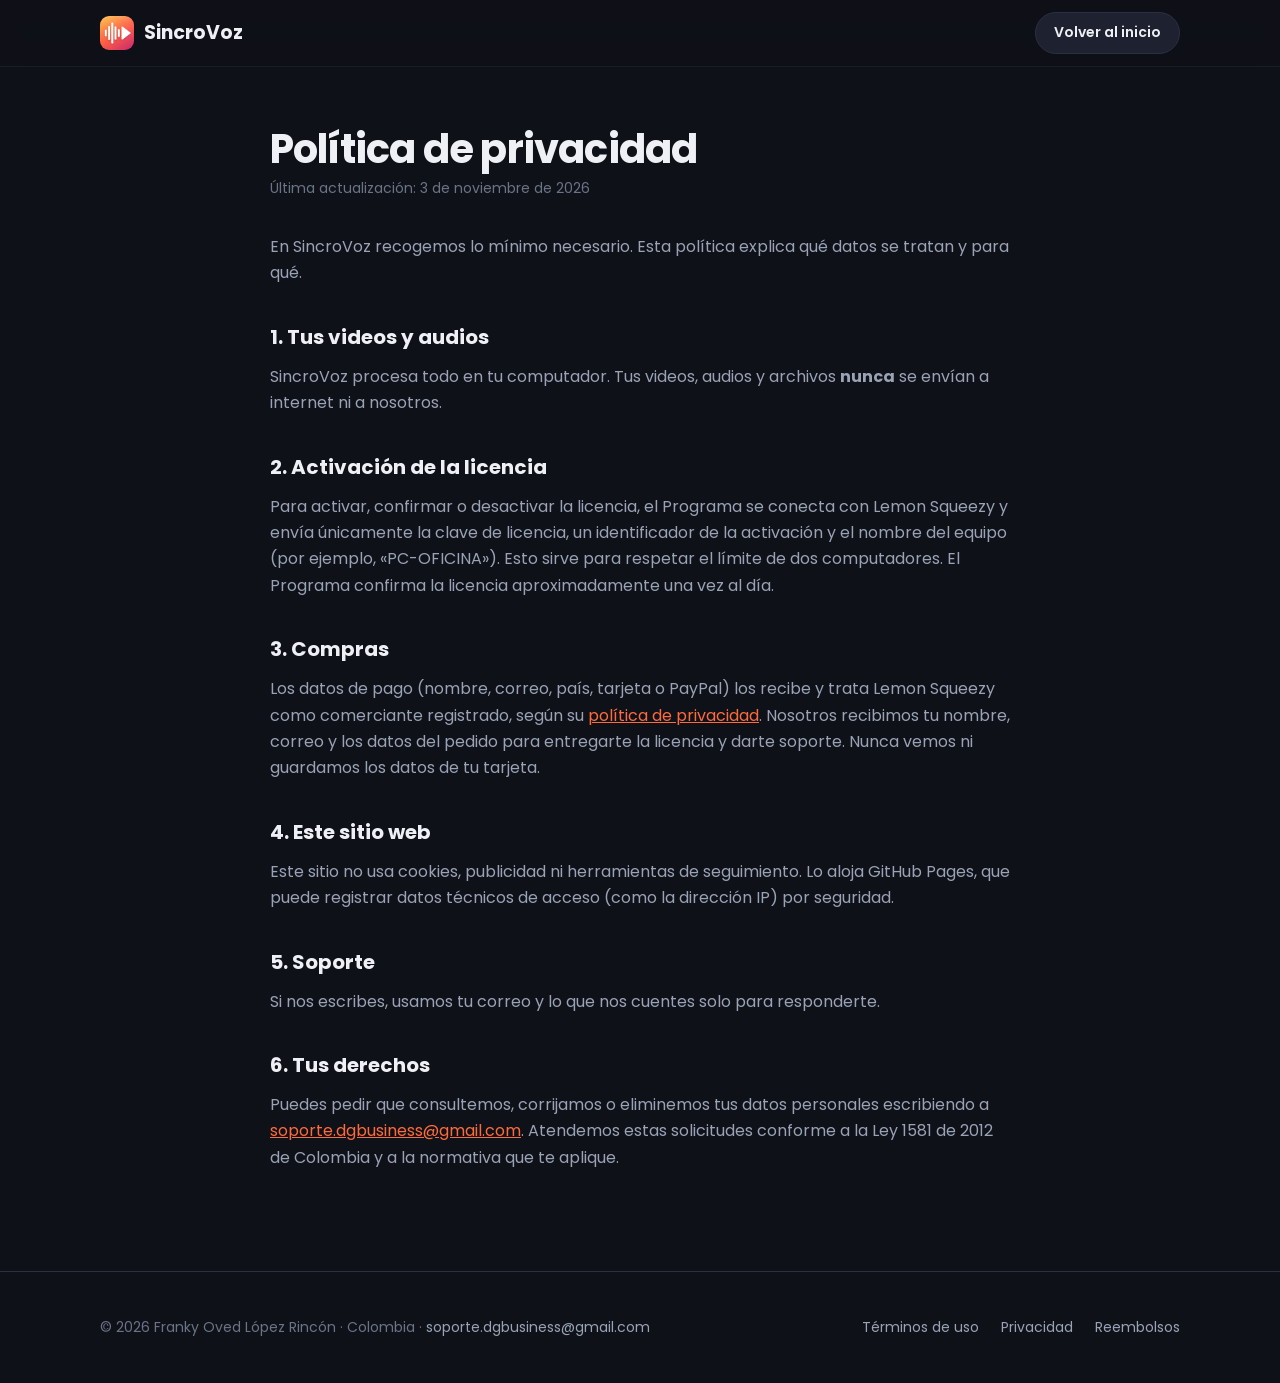
==== privacidad.html @ 5c6d4007 "Sitio web de SincroVoz: inicio, términos, privacidad y reembolsos Co-Authored-By: Claude Opus 5.5 <n" ====
<!doctype html>
<html lang="es">
<head>
<meta charset="utf-8">
<meta name="viewport" content="width=device-width, initial-scale=1">
<title>Política de privacidad · SincroVoz</title>
<link rel="icon" href="img/favicon.png">
<link rel="stylesheet" href="estilo.css">
</head>
<body>
<header class="barra"><div class="envoltura">
  <a class="marca" href="index.html"><img src="img/logo.png" alt="">SincroVoz</a>
  <a class="boton secundario chico" href="index.html" style="margin-left:auto">Volver al inicio</a>
</div></header>
<main class="legal">
<h1>Política de privacidad</h1>
<p class="fecha">Última actualización: 3 de noviembre de 2026</p>

<p>En SincroVoz recogemos lo mínimo necesario. Esta política explica qué datos se tratan y para qué.</p>
<h2>1. Tus videos y audios</h2>
<p>SincroVoz procesa todo en tu computador. Tus videos, audios y archivos <strong>nunca</strong> se envían a internet ni a nosotros.</p>
<h2>2. Activación de la licencia</h2>
<p>Para activar, confirmar o desactivar la licencia, el Programa se conecta con Lemon Squeezy y envía únicamente la clave de licencia, un identificador de la activación y el nombre del equipo (por ejemplo, «PC-OFICINA»). Esto sirve para respetar el límite de dos computadores. El Programa confirma la licencia aproximadamente una vez al día.</p>
<h2>3. Compras</h2>
<p>Los datos de pago (nombre, correo, país, tarjeta o PayPal) los recibe y trata Lemon Squeezy como comerciante registrado, según su <a href="https://www.lemonsqueezy.com/privacy" rel="noopener">política de privacidad</a>. Nosotros recibimos tu nombre, correo y los datos del pedido para entregarte la licencia y darte soporte. Nunca vemos ni guardamos los datos de tu tarjeta.</p>
<h2>4. Este sitio web</h2>
<p>Este sitio no usa cookies, publicidad ni herramientas de seguimiento. Lo aloja GitHub Pages, que puede registrar datos técnicos de acceso (como la dirección IP) por seguridad.</p>
<h2>5. Soporte</h2>
<p>Si nos escribes, usamos tu correo y lo que nos cuentes solo para responderte.</p>
<h2>6. Tus derechos</h2>
<p>Puedes pedir que consultemos, corrijamos o eliminemos tus datos personales escribiendo a <a href="mailto:soporte.dgbusiness@gmail.com">soporte.dgbusiness@gmail.com</a>. Atendemos estas solicitudes conforme a la Ley 1581 de 2012 de Colombia y a la normativa que te aplique.</p>

</main>
<footer><div class="envoltura">
  <div>© 2026 Franky Oved López Rincón · Colombia · <a href="mailto:soporte.dgbusiness@gmail.com">soporte.dgbusiness@gmail.com</a></div>
  <nav><a href="terminos.html">Términos de uso</a><a href="privacidad.html">Privacidad</a><a href="reembolsos.html">Reembolsos</a></nav>
</div></footer>
</body>
</html>
---- estilo.css ----
@font-face{font-family:Poppins;font-weight:400;font-display:swap;src:url(fuentes/Poppins-Regular.woff) format("woff")}
@font-face{font-family:Poppins;font-weight:500;font-display:swap;src:url(fuentes/Poppins-Medium.woff) format("woff")}
@font-face{font-family:Poppins;font-weight:600;font-display:swap;src:url(fuentes/Poppins-SemiBold.woff) format("woff")}
@font-face{font-family:Poppins;font-weight:700;font-display:swap;src:url(fuentes/Poppins-Bold.woff) format("woff")}

:root{
  --fondo:#0f1118; --panel:#171a24; --panel2:#1e2230; --borde:#2a3042;
  --texto:#eef0f6; --tenue:#9aa2b6; --apagado:#6b7387;
  --acento:#ff6a3d; --acento2:#e0366f; --ambar:#ffb23e; --ok:#4fd18b;
  --degradado:linear-gradient(90deg,var(--ambar),var(--acento) 45%,var(--acento2));
  --radio:18px; --ancho:1120px;
}
*{box-sizing:border-box;margin:0;padding:0}
html{scroll-behavior:smooth}
body{background:var(--fondo);color:var(--texto);font-family:Poppins,"Segoe UI",system-ui,sans-serif;
  font-size:16px;line-height:1.65;-webkit-font-smoothing:antialiased;overflow-x:hidden}
img{max-width:100%;display:block}
a{color:inherit}
.envoltura{max-width:var(--ancho);margin:0 auto;padding:0 20px}

/* barra superior */
.barra{position:sticky;top:0;z-index:10;background:rgba(15,17,24,.82);backdrop-filter:blur(12px);
  border-bottom:1px solid rgba(255,255,255,.06)}
.barra .envoltura{display:flex;align-items:center;gap:24px;height:66px}
.marca{display:flex;align-items:center;gap:10px;text-decoration:none;font-weight:700;font-size:19px}
.marca img{width:34px;height:34px;border-radius:9px}
.menu{display:flex;gap:22px;margin-left:auto;font-size:14px}
.menu a{text-decoration:none;color:var(--tenue)}
.menu a:hover{color:var(--texto)}
@media(max-width:760px){.menu{display:none}.barra .boton{margin-left:auto}}

/* botones */
.boton{display:inline-flex;align-items:center;justify-content:center;gap:8px;text-decoration:none;
  font-weight:600;font-size:15px;border-radius:999px;padding:12px 24px;border:0;cursor:pointer;
  transition:transform .15s ease,filter .15s ease,background .15s ease;white-space:nowrap}
.boton:hover{transform:translateY(-1px);filter:brightness(1.08)}
.boton.primario{background:var(--acento);color:#fff;box-shadow:0 8px 28px -10px rgba(255,106,61,.7)}
.boton.secundario{background:var(--panel2);color:var(--texto);border:1px solid var(--borde)}
.boton.chico{padding:8px 18px;font-size:14px}

/* portada */
.portada{position:relative;padding:72px 0 40px;text-align:center}
.portada::before{content:"";position:absolute;inset:-120px 0 auto;height:620px;z-index:-1;
  background:radial-gradient(600px 300px at 30% 20%,rgba(224,54,111,.28),transparent 70%),
             radial-gradient(520px 280px at 72% 10%,rgba(255,106,61,.22),transparent 70%)}
.etiqueta{display:inline-block;font-size:13px;font-weight:600;color:var(--ambar);
  border:1px solid rgba(255,178,62,.4);background:rgba(255,178,62,.08);border-radius:999px;padding:5px 14px;margin-bottom:22px}
h1{font-size:clamp(34px,6vw,60px);line-height:1.1;font-weight:700;letter-spacing:-.02em;max-width:860px;margin:0 auto}
h1 .grad{background:var(--degradado);-webkit-background-clip:text;background-clip:text;color:transparent}
.portada .bajada{font-size:clamp(16px,2.2vw,19px);color:var(--tenue);max-width:680px;margin:20px auto 32px}
.acciones{display:flex;gap:12px;justify-content:center;flex-wrap:wrap}
.nota{font-size:13px;color:var(--apagado);margin-top:14px}
.captura{margin:52px auto 0;border-radius:14px;overflow:hidden;border:1px solid var(--borde);
  box-shadow:0 40px 90px -30px rgba(0,0,0,.8),0 0 0 1px rgba(255,255,255,.03);max-width:1040px}
.linea-grad{height:3px;background:var(--degradado)}

/* secciones */
section{padding:84px 0}
.titulo{text-align:center;max-width:700px;margin:0 auto 48px}
.titulo h2{font-size:clamp(26px,4vw,38px);line-height:1.2;letter-spacing:-.01em}
.titulo p{color:var(--tenue);margin-top:12px}
.sobre{font-size:13px;font-weight:600;letter-spacing:.12em;text-transform:uppercase;color:var(--acento);margin-bottom:10px;display:block}

.rejilla{display:grid;grid-template-columns:repeat(3,1fr);gap:18px}
@media(max-width:900px){.rejilla{grid-template-columns:repeat(2,1fr)}}
@media(max-width:600px){.rejilla{grid-template-columns:1fr}}
.tarjeta{background:var(--panel);border:1px solid var(--borde);border-radius:var(--radio);padding:26px}
.tarjeta .ico{width:44px;height:44px;border-radius:12px;display:grid;place-items:center;margin-bottom:16px;
  background:rgba(255,106,61,.12);color:var(--acento)}
.tarjeta .ico svg{width:24px;height:24px}
.tarjeta h3{font-size:18px;margin-bottom:6px}
.tarjeta p{color:var(--tenue);font-size:15px}

.pasos{display:grid;grid-template-columns:repeat(4,1fr);gap:18px;counter-reset:p}
@media(max-width:900px){.pasos{grid-template-columns:repeat(2,1fr)}}
@media(max-width:540px){.pasos{grid-template-columns:1fr}}
.paso{position:relative;padding:24px;border-radius:var(--radio);background:var(--panel);border:1px solid var(--borde)}
.paso::before{counter-increment:p;content:counter(p);display:grid;place-items:center;width:34px;height:34px;
  border-radius:50%;background:var(--degradado);color:#fff;font-weight:700;margin-bottom:14px}
.paso h3{font-size:17px;margin-bottom:4px}
.paso p{color:var(--tenue);font-size:14.5px}

.galeria{display:grid;grid-template-columns:1fr 1fr;gap:22px}
@media(max-width:760px){.galeria{grid-template-columns:1fr}}
.galeria figure{background:var(--panel);border:1px solid var(--borde);border-radius:var(--radio);overflow:hidden}
.galeria figcaption{padding:16px 20px;color:var(--tenue);font-size:14.5px}
.galeria figcaption b{color:var(--texto);display:block;font-size:16px;margin-bottom:2px}

/* precio */
.precio{max-width:520px;margin:0 auto;text-align:center;background:var(--panel);border-radius:24px;
  border:1px solid var(--borde);overflow:hidden;box-shadow:0 30px 80px -40px rgba(224,54,111,.6)}
.precio .cuerpo{padding:36px 32px 32px}
.precio .antes{color:var(--apagado);text-decoration:line-through;font-size:20px}
.precio .valor{font-size:64px;font-weight:700;line-height:1;margin:6px 0 4px}
.precio .valor small{font-size:20px;color:var(--tenue);font-weight:500}
.precio .cupon{display:inline-block;margin:10px 0 22px;font-size:14px;color:var(--ambar)}
.precio .cupon code{font-family:inherit;font-weight:700;border:1px dashed var(--ambar);border-radius:8px;padding:2px 8px}
.precio ul{list-style:none;text-align:left;margin:0 auto 28px;max-width:360px}
.precio li{padding:7px 0 7px 30px;position:relative;color:var(--tenue);font-size:15px}
.precio li::before{content:"";position:absolute;left:4px;top:13px;width:14px;height:8px;border-left:2.5px solid var(--ok);
  border-bottom:2.5px solid var(--ok);transform:rotate(-45deg)}
.precio .boton{width:100%;padding:15px}
.prueba{margin-top:14px;font-size:14px;color:var(--tenue)}
.prueba a{color:var(--texto)}

/* requisitos y FAQ */
.dos{display:grid;grid-template-columns:1fr 1.4fr;gap:40px;align-items:start}
@media(max-width:860px){.dos{grid-template-columns:1fr}}
.req{background:var(--panel);border:1px solid var(--borde);border-radius:var(--radio);padding:28px}
.req h3{margin-bottom:12px}
.req dl{display:grid;grid-template-columns:auto 1fr;gap:8px 18px;font-size:15px}
.req dt{color:var(--apagado)}
details{border-bottom:1px solid var(--borde);padding:18px 0}
details:first-of-type{border-top:1px solid var(--borde)}
summary{cursor:pointer;font-weight:600;list-style:none;display:flex;justify-content:space-between;gap:16px}
summary::-webkit-details-marker{display:none}
summary::after{content:"+";color:var(--acento);font-size:22px;line-height:1}
details[open] summary::after{content:"–"}
details p{color:var(--tenue);margin-top:10px;font-size:15px}

/* pie */
footer{border-top:1px solid var(--borde);padding:44px 0;color:var(--apagado);font-size:14px}
footer .envoltura{display:flex;flex-wrap:wrap;gap:20px 40px;justify-content:space-between}
footer nav{display:flex;flex-wrap:wrap;gap:8px 22px}
footer a{text-decoration:none;color:var(--tenue)}
footer a:hover{color:var(--texto)}

/* páginas legales */
.legal{max-width:780px;margin:0 auto;padding:60px 20px 90px}
.legal h1{font-size:clamp(28px,5vw,40px);text-align:left;margin:0 0 6px}
.legal .fecha{color:var(--apagado);font-size:14px;margin-bottom:34px}
.legal h2{font-size:20px;margin:34px 0 10px}
.legal p,.legal li{color:var(--tenue);margin-bottom:10px}
.legal ul{padding-left:22px}
.legal a{color:var(--acento)}
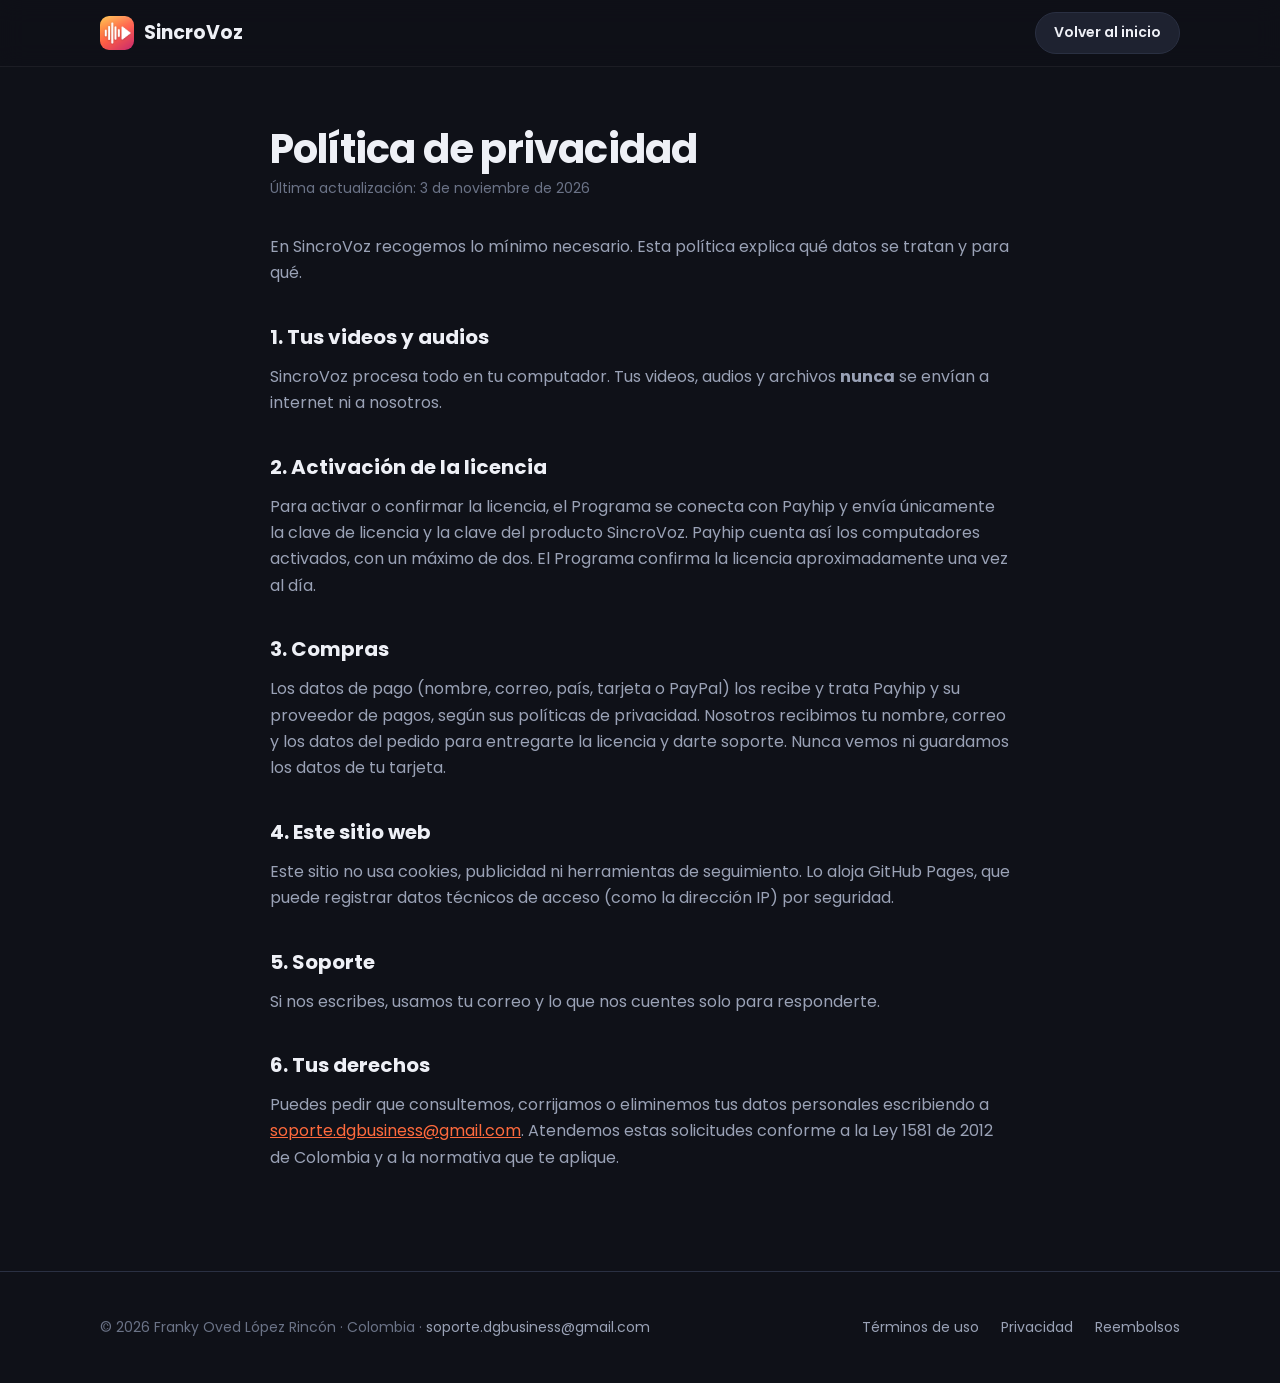
==== commit 08ea58c4: "Sitio: compra y textos legales con Payhip (sin Lemon Squeezy) Co-Authored-By: Claude Haiku 5.5 <nore" ====
--- a/privacidad.html
+++ b/privacidad.html
@@ -20,9 +20,9 @@
 <h2>1. Tus videos y audios</h2>
 <p>SincroVoz procesa todo en tu computador. Tus videos, audios y archivos <strong>nunca</strong> se envían a internet ni a nosotros.</p>
 <h2>2. Activación de la licencia</h2>
-<p>Para activar, confirmar o desactivar la licencia, el Programa se conecta con Lemon Squeezy y envía únicamente la clave de licencia, un identificador de la activación y el nombre del equipo (por ejemplo, «PC-OFICINA»). Esto sirve para respetar el límite de dos computadores. El Programa confirma la licencia aproximadamente una vez al día.</p>
+<p>Para activar o confirmar la licencia, el Programa se conecta con Payhip y envía únicamente la clave de licencia y la clave del producto SincroVoz. Payhip cuenta así los computadores activados, con un máximo de dos. El Programa confirma la licencia aproximadamente una vez al día.</p>
 <h2>3. Compras</h2>
-<p>Los datos de pago (nombre, correo, país, tarjeta o PayPal) los recibe y trata Lemon Squeezy como comerciante registrado, según su <a href="https://www.lemonsqueezy.com/privacy" rel="noopener">política de privacidad</a>. Nosotros recibimos tu nombre, correo y los datos del pedido para entregarte la licencia y darte soporte. Nunca vemos ni guardamos los datos de tu tarjeta.</p>
+<p>Los datos de pago (nombre, correo, país, tarjeta o PayPal) los recibe y trata Payhip y su proveedor de pagos, según sus políticas de privacidad. Nosotros recibimos tu nombre, correo y los datos del pedido para entregarte la licencia y darte soporte. Nunca vemos ni guardamos los datos de tu tarjeta.</p>
 <h2>4. Este sitio web</h2>
 <p>Este sitio no usa cookies, publicidad ni herramientas de seguimiento. Lo aloja GitHub Pages, que puede registrar datos técnicos de acceso (como la dirección IP) por seguridad.</p>
 <h2>5. Soporte</h2>
--- a/estilo.css
+++ b/estilo.css
@@ -14,7 +14,7 @@
 html{scroll-behavior:smooth}
 body{background:var(--fondo);color:var(--texto);font-family:Poppins,"Segoe UI",system-ui,sans-serif;
   font-size:16px;line-height:1.65;-webkit-font-smoothing:antialiased;overflow-x:hidden}
-img{max-width:100%;display:block}
+img{max-width:100%;height:auto;display:block}
 a{color:inherit}
 .envoltura{max-width:var(--ancho);margin:0 auto;padding:0 20px}
 
@@ -82,7 +82,9 @@
 
 .galeria{display:grid;grid-template-columns:1fr 1fr;gap:22px}
 @media(max-width:760px){.galeria{grid-template-columns:1fr}}
-.galeria figure{background:var(--panel);border:1px solid var(--borde);border-radius:var(--radio);overflow:hidden}
+.galeria figure{background:var(--panel);border:1px solid var(--borde);border-radius:var(--radio);overflow:hidden;display:flex;flex-direction:column}
+.galeria .marco{flex:1;display:grid;place-items:center;background:#0b0d13;padding:22px;border-bottom:1px solid var(--borde)}
+.galeria .marco img{border-radius:10px;box-shadow:0 20px 50px -20px rgba(0,0,0,.9);border:1px solid var(--borde)}
 .galeria figcaption{padding:16px 20px;color:var(--tenue);font-size:14.5px}
 .galeria figcaption b{color:var(--texto);display:block;font-size:16px;margin-bottom:2px}
 
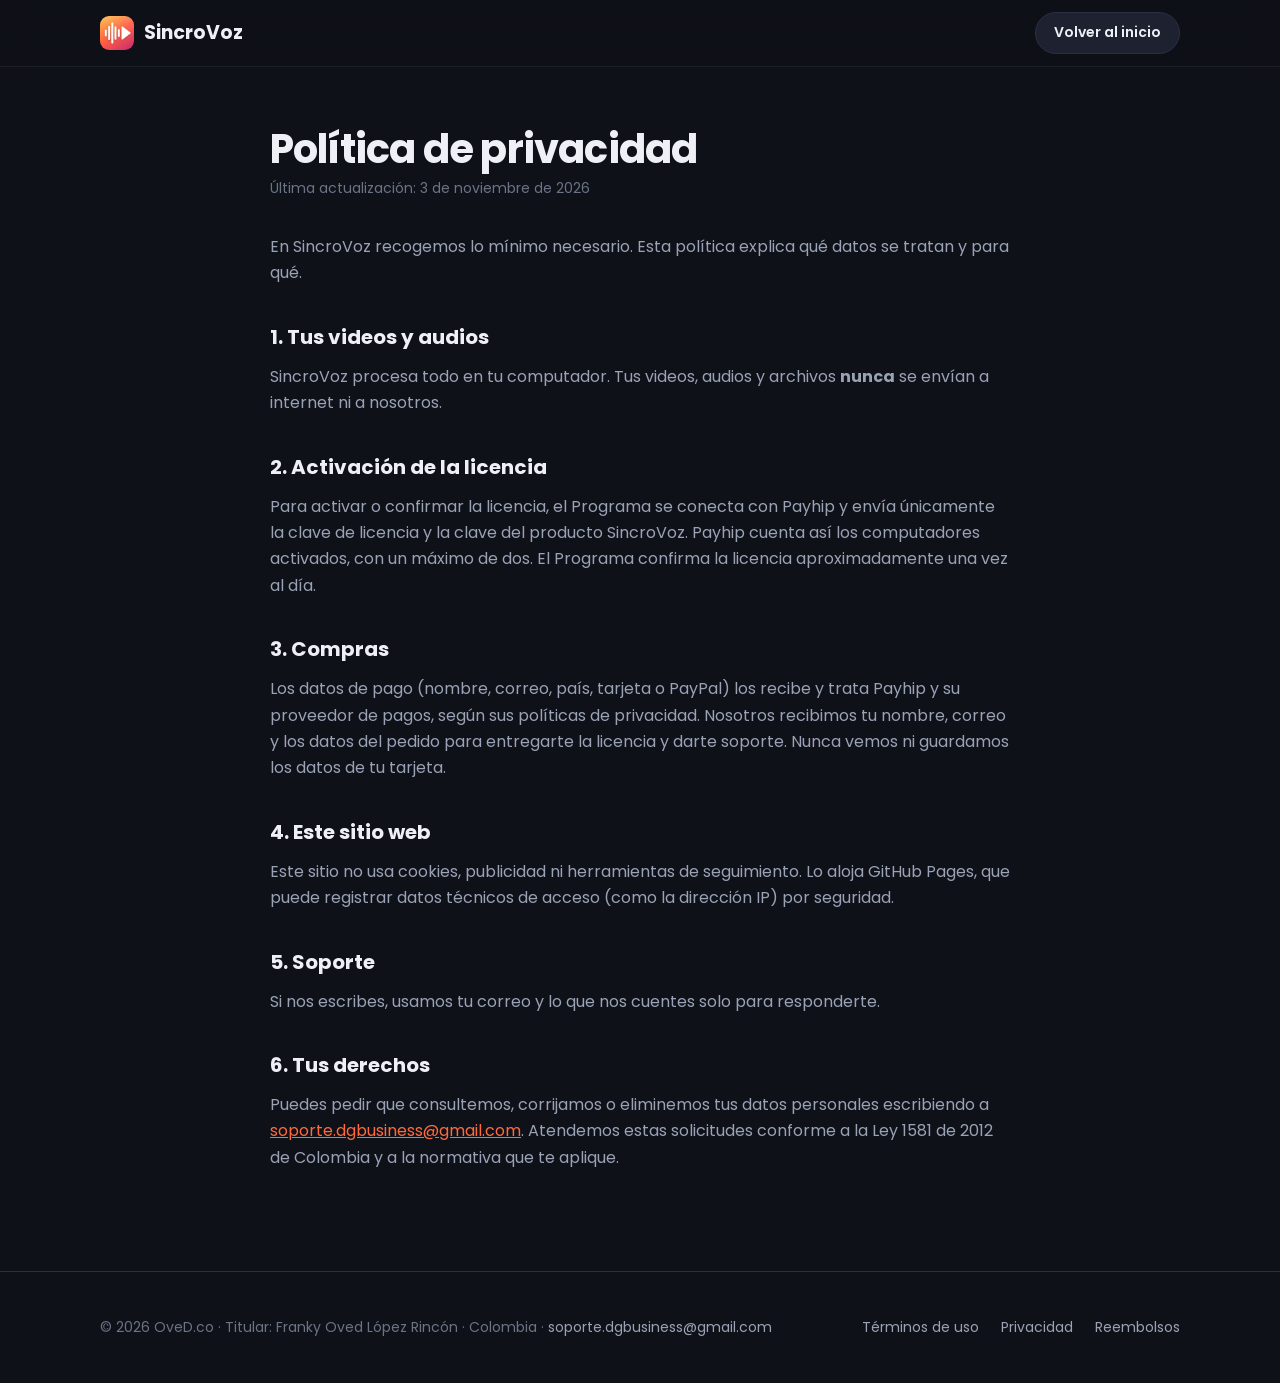
==== commit 57281aa7: "Marca OveD.co en el sitio; titular legal en términos, privacidad y reembolsos Co-Authored-By: Claude" ====
--- a/privacidad.html
+++ b/privacidad.html
@@ -32,7 +32,7 @@
 
 </main>
 <footer><div class="envoltura">
-  <div>© 2026 Franky Oved López Rincón · Colombia · <a href="mailto:soporte.dgbusiness@gmail.com">soporte.dgbusiness@gmail.com</a></div>
+  <div>© 2026 OveD.co · Titular: Franky Oved López Rincón · Colombia · <a href="mailto:soporte.dgbusiness@gmail.com">soporte.dgbusiness@gmail.com</a></div>
   <nav><a href="terminos.html">Términos de uso</a><a href="privacidad.html">Privacidad</a><a href="reembolsos.html">Reembolsos</a></nav>
 </div></footer>
 </body>
